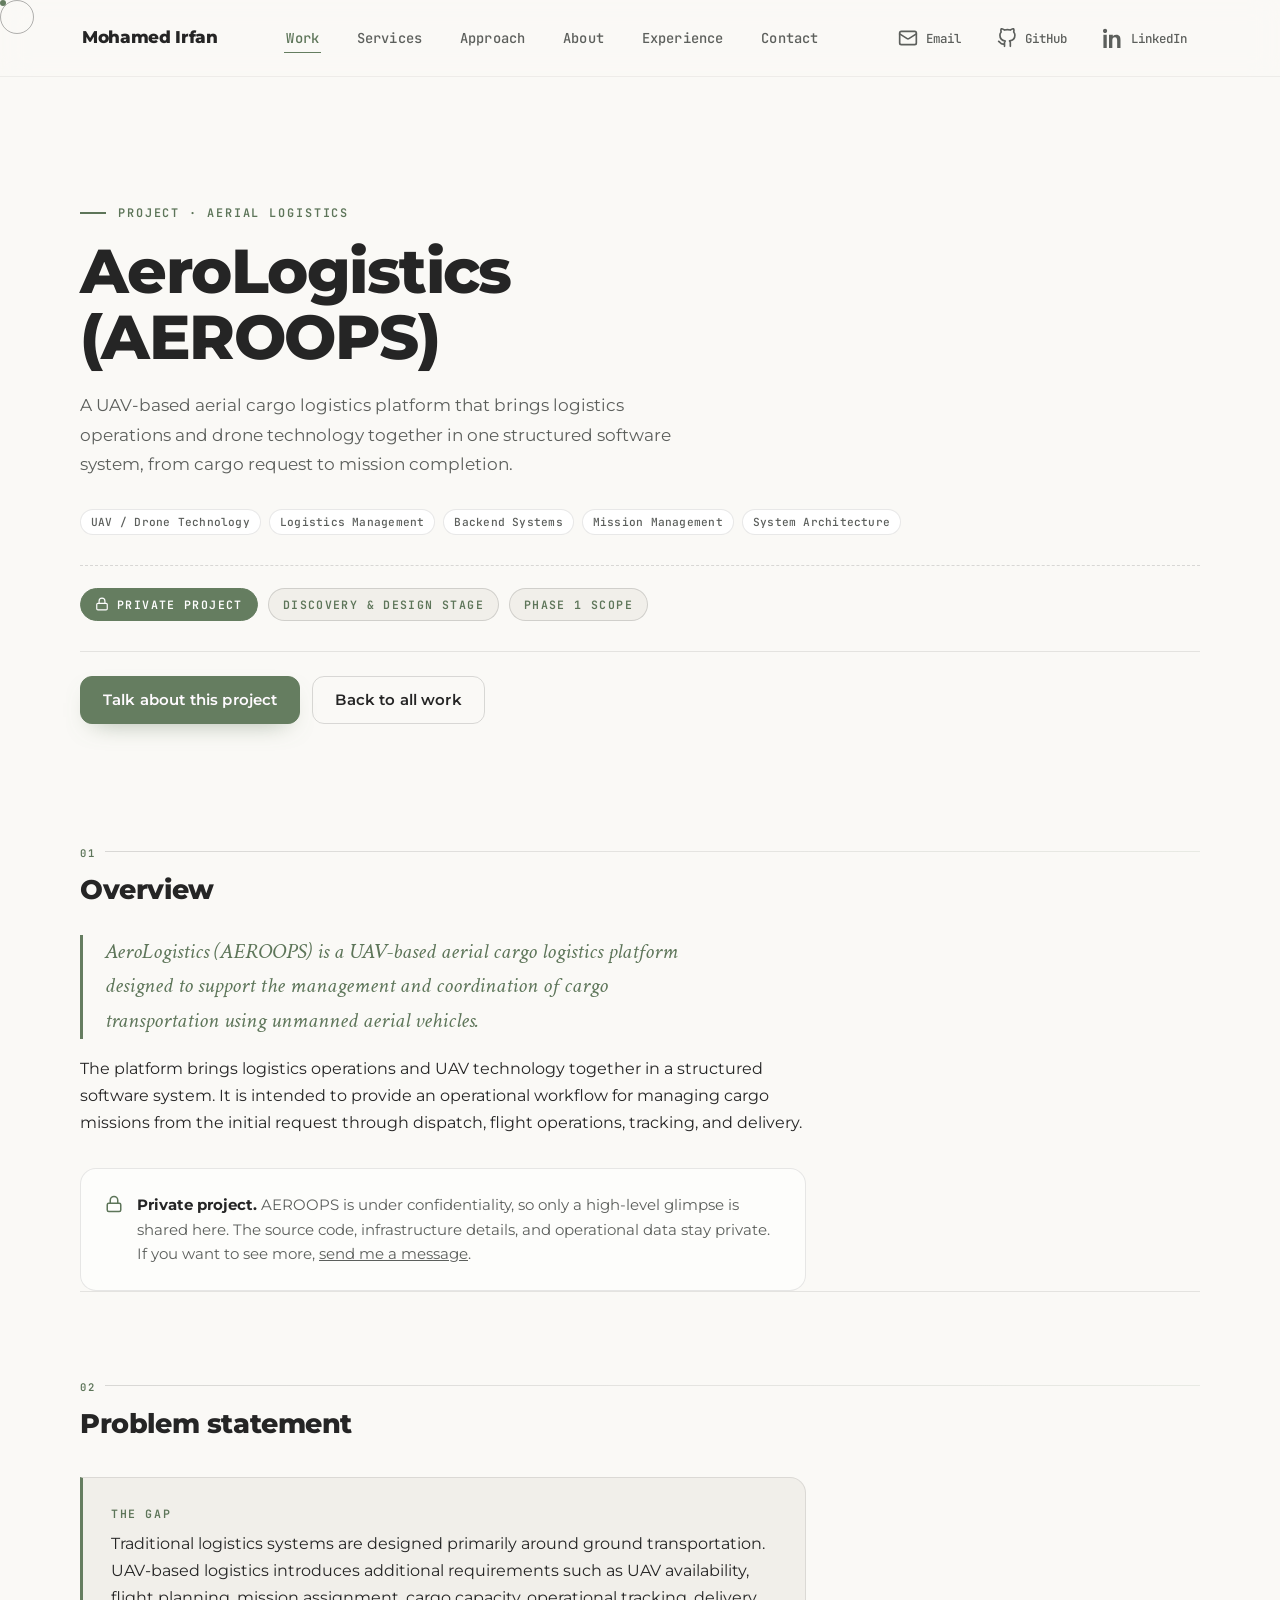
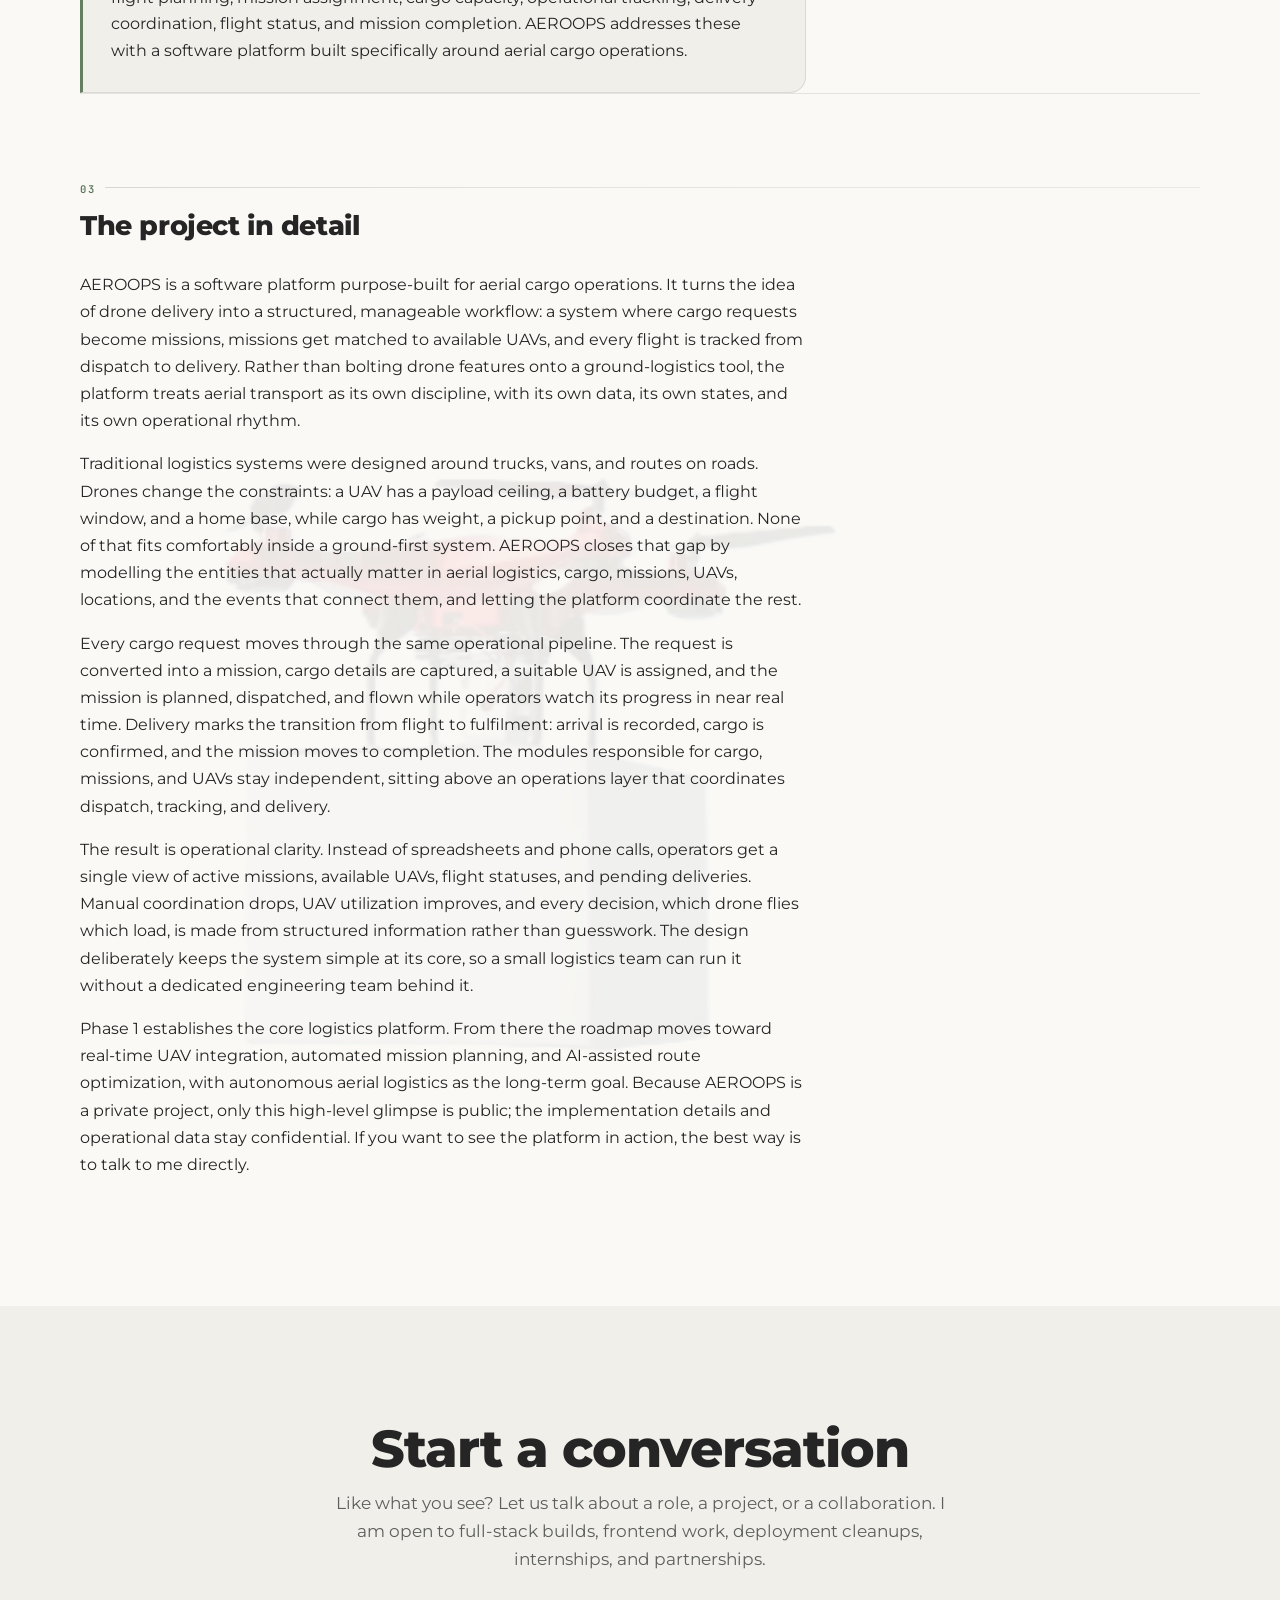
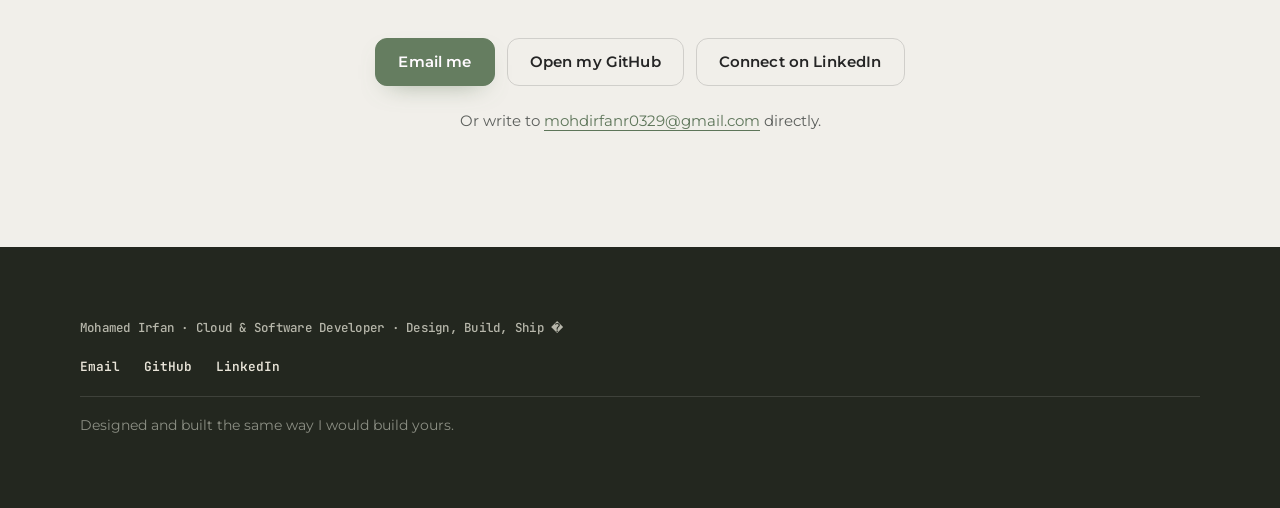
==== aeroops.html @ 8bc355bf "Add project pages and unify case-card design" ====
<!DOCTYPE html>
<html lang="en">
<head>
  <script>document.documentElement.classList.add('js');</script>
  <meta charset="UTF-8" />
  <meta name="viewport" content="width=device-width, initial-scale=1" />
  <meta name="color-scheme" content="light" />
  <meta name="theme-color" content="#FAF9F6" />
  <title>AeroLogistics (AEROOPS) | Mohamed Irfan</title>
  <meta name="description" content="AeroLogistics (AEROOPS) Phase 1: a UAV-based aerial cargo logistics platform. Workflow, architecture, modules, and roadmap." />

  <link rel="icon" href="assets/avatar.png" />
  <link rel="preconnect" href="https://fonts.googleapis.com" />
  <link rel="preconnect" href="https://fonts.gstatic.com" crossorigin="" />
  <link rel="stylesheet" href="https://fonts.googleapis.com/css2?family=Crimson+Text:ital,wght@1,400&family=JetBrains+Mono:wght@400;500;600&family=Montserrat:wght@400;500;600;700;800&display=swap" />

  <link rel="stylesheet" href="styles.css" />
</head>
<body data-cursor="dark">
  <a class="skip-link" href="#main">Skip to main content</a>

  <!-- ============================== NAVIGATION ============================== -->
  <nav class="site-nav" id="siteNav">
    <div class="container nav-inner">
      <button class="logo-btn" aria-label="Mohamed Irfan home" onclick="window.location.href='index.html'">
        <span class="logo-mark" aria-hidden="true">Mohamed Irfan</span>
      </button>
      <ul class="nav-links" aria-label="Site sections">
        <li><a href="index.html#work" class="is-current">Work</a></li>
        <li><a href="index.html#services">Services</a></li>
        <li><a href="index.html#approach">Approach</a></li>
        <li><a href="index.html#about">About</a></li>
        <li><a href="experience.html">Experience</a></li>
        <li><a href="index.html#contact">Contact</a></li>
      </ul>
      <div class="nav-actions">
        <a href="mailto:mohdirfanr0329@gmail.com" class="icon-link" aria-label="Email Mohamed Irfan">
          <svg xmlns="http://www.w3.org/2000/svg" width="20" height="20" viewBox="0 0 24 24" fill="none" stroke="currentColor" stroke-width="2" stroke-linecap="round" stroke-linejoin="round" aria-hidden="true" focusable="false"><rect width="20" height="16" x="2" y="4" rx="2"></rect><path d="m22 7-8.97 5.7a1.94 1.94 0 0 1-2.06 0L2 7"></path></svg>
          <span class="icon-link-label">Email</span>
        </a>
        <a href="https://github.com/Rizirfan" target="_blank" rel="noopener noreferrer" class="icon-link" aria-label="Visit Mohamed Irfan's GitHub profile">
          <svg xmlns="http://www.w3.org/2000/svg" width="20" height="20" viewBox="0 0 24 24" fill="none" stroke="currentColor" stroke-width="2" stroke-linecap="round" stroke-linejoin="round" aria-hidden="true" focusable="false"><path d="M9 19c-5 1.5-5-2.5-7-3m14 6v-3.87a3.37 3.37 0 0 0-.94-2.61c3.14-.35 6.44-1.54 6.44-7A5.44 5.44 0 0 0 20 4.77 5.07 5.07 0 0 0 19.91 1S18.73.65 16 2.48a13.38 13.38 0 0 0-7 0C6.27.65 5.09 1 5.09 1A5.07 5.07 0 0 0 5 4.77a5.44 5.44 0 0 0-1.5 3.78c0 5.42 3.3 6.61 6.44 7A3.37 3.37 0 0 0 9 18.13V22"></path></svg>
          <span class="icon-link-label">GitHub</span>
        </a>
        <a href="https://www.linkedin.com/in/mohamed-irfan-rizwan-49558632b/" target="_blank" rel="noopener noreferrer" class="icon-link" aria-label="Visit Mohamed Irfan's LinkedIn profile">
          <svg xmlns="http://www.w3.org/2000/svg" width="20" height="20" viewBox="0 0 24 24" fill="currentColor" aria-hidden="true" focusable="false"><path d="M4.98 3.5C4.98 4.88 3.87 6 2.5 6S0 4.88 0 3.5 1.12 1 2.5 1s2.48 1.12 2.48 2.5zM.5 8h4V24h-4V8zm7.5 0h3.8v2.2c.5-1 1.8-2.2 4-2.2 4.3 0 5.2 2.8 5.2 6.5V24h-4v-8.5c0-2-.3-4.5-2.7-4.5-2.7 0-3.1 2.1-3.1 4.3V24h-4V8z"/></svg>
          <span class="icon-link-label">LinkedIn</span>
        </a>
      </div>
    </div>
  </nav>

  <main id="main">
    <!-- ============================== PAGE HEADER ============================== -->
    <section class="page-hero">
      <div class="container">
        <p class="hero-eyebrow reveal">Project · Aerial Logistics</p>
        <h1 class="page-title reveal">AeroLogistics (AEROOPS)</h1>
        <p class="page-intro reveal">A UAV-based aerial cargo logistics platform that brings logistics operations and drone technology together in one structured software system, from cargo request to mission completion.</p>
        <div class="tag-row reveal">
          <span class="tag">UAV / Drone Technology</span>
          <span class="tag">Logistics Management</span>
          <span class="tag">Backend Systems</span>
          <span class="tag">Mission Management</span>
          <span class="tag">System Architecture</span>
        </div>
        <div class="badge-row reveal">
          <span class="badge badge-accent"><svg viewBox="0 0 24 24" fill="none" stroke="currentColor" stroke-width="2" stroke-linecap="round" stroke-linejoin="round" aria-hidden="true"><rect width="18" height="11" x="3" y="11" rx="2" ry="2"></rect><path d="M7 11V7a5 5 0 0 1 10 0v4"></path></svg>Private project</span>
          <span class="badge">Discovery &amp; design stage</span>
          <span class="badge">Phase 1 scope</span>
        </div>
        <div class="cta-row reveal">
          <a href="mailto:mohdirfanr0329@gmail.com" class="btn btn-primary">Talk about this project</a>
          <a href="index.html#work" class="btn btn-ghost">Back to all work</a>
        </div>
      </div>
    </section>

    <!-- ============================== PROJECT BODY ============================== -->
    <section class="case-body">
      <div class="container">

        <div class="project-block">
          <header class="block-head reveal">
            <h2>Overview</h2>
          </header>
          <p class="long-lede reveal">AeroLogistics (AEROOPS) is a UAV-based aerial cargo logistics platform designed to support the management and coordination of cargo transportation using unmanned aerial vehicles.</p>
          <div class="prose">
            <p class="reveal">The platform brings logistics operations and UAV technology together in a structured software system. It is intended to provide an operational workflow for managing cargo missions from the initial request through dispatch, flight operations, tracking, and delivery.</p>
          </div>
          <div class="notice reveal">
            <svg xmlns="http://www.w3.org/2000/svg" viewBox="0 0 24 24" fill="none" stroke="currentColor" stroke-width="2" stroke-linecap="round" stroke-linejoin="round" aria-hidden="true" focusable="false"><rect width="18" height="11" x="3" y="11" rx="2" ry="2"></rect><path d="M7 11V7a5 5 0 0 1 10 0v4"></path></svg>
            <p><b>Private project.</b> AEROOPS is under confidentiality, so only a high-level glimpse is shared here. The source code, infrastructure details, and operational data stay private. If you want to see more, <a href="mailto:mohdirfanr0329@gmail.com">send me a message</a>.</p>
          </div>
        </div>

        
          <div class="project-block">
          <header class="block-head reveal">
            <h2>Problem statement</h2>
          </header>
          <div class="callout reveal">
            <h3>The gap</h3>
            <p>Traditional logistics systems are designed primarily around ground transportation. UAV-based logistics introduces additional requirements such as UAV availability, flight planning, mission assignment, cargo capacity, operational tracking, delivery coordination, flight status, and mission completion. AEROOPS addresses these with a software platform built specifically around aerial cargo operations.</p>
          </div>
        </div>

        <div class="project-block aero-bg">
          <header class="block-head reveal">
            <h2>The project in detail</h2>
          </header>
          <div class="prose">
            <p class="reveal">AEROOPS is a software platform purpose-built for aerial cargo operations. It turns the idea of drone delivery into a structured, manageable workflow: a system where cargo requests become missions, missions get matched to available UAVs, and every flight is tracked from dispatch to delivery. Rather than bolting drone features onto a ground-logistics tool, the platform treats aerial transport as its own discipline, with its own data, its own states, and its own operational rhythm.</p>
            <p class="reveal">Traditional logistics systems were designed around trucks, vans, and routes on roads. Drones change the constraints: a UAV has a payload ceiling, a battery budget, a flight window, and a home base, while cargo has weight, a pickup point, and a destination. None of that fits comfortably inside a ground-first system. AEROOPS closes that gap by modelling the entities that actually matter in aerial logistics, cargo, missions, UAVs, locations, and the events that connect them, and letting the platform coordinate the rest.</p>
            <p class="reveal">Every cargo request moves through the same operational pipeline. The request is converted into a mission, cargo details are captured, a suitable UAV is assigned, and the mission is planned, dispatched, and flown while operators watch its progress in near real time. Delivery marks the transition from flight to fulfilment: arrival is recorded, cargo is confirmed, and the mission moves to completion. The modules responsible for cargo, missions, and UAVs stay independent, sitting above an operations layer that coordinates dispatch, tracking, and delivery.</p>
            <p class="reveal">The result is operational clarity. Instead of spreadsheets and phone calls, operators get a single view of active missions, available UAVs, flight statuses, and pending deliveries. Manual coordination drops, UAV utilization improves, and every decision, which drone flies which load, is made from structured information rather than guesswork. The design deliberately keeps the system simple at its core, so a small logistics team can run it without a dedicated engineering team behind it.</p>
            <p class="reveal">Phase 1 establishes the core logistics platform. From there the roadmap moves toward real-time UAV integration, automated mission planning, and AI-assisted route optimization, with autonomous aerial logistics as the long-term goal. Because AEROOPS is a private project, only this high-level glimpse is public; the implementation details and operational data stay confidential. If you want to see the platform in action, the best way is to talk to me directly.</p>
          </div>
        </div>

      </div>
    </section>
  </main>

  <!-- ============================== CONTACT ============================== -->
  <section id="contact" class="contact">
    <div class="container">
      <header class="section-head reveal">
        <h2>Start a conversation</h2>
        <p>Like what you see? Let us talk about a role, a project, or a collaboration. I am open to full-stack builds, frontend work, deployment cleanups, internships, and partnerships.</p>
      </header>
      <div class="cta-row reveal">
        <a href="mailto:mohdirfanr0329@gmail.com" class="btn btn-primary">Email me</a>
        <a href="https://github.com/Rizirfan" target="_blank" rel="noopener noreferrer" class="btn btn-ghost">Open my GitHub</a>
        <a href="https://www.linkedin.com/in/mohamed-irfan-rizwan-49558632b/" target="_blank" rel="noopener noreferrer" class="btn btn-ghost">Connect on LinkedIn</a>
      </div>
      <p class="contact-plain reveal">Or write to <a href="mailto:mohdirfanr0329@gmail.com">mohdirfanr0329@gmail.com</a> directly.</p>
    </div>
  </section>

  <footer class="site-footer" data-cursor="light">
    <div class="container footer-inner">
      <p class="footer-name">Mohamed Irfan · Cloud &amp; Software Developer · Design, Build, Ship �</p>
      <ul class="footer-links">
        <li><a href="mailto:mohdirfanr0329@gmail.com">Email</a></li>
        <li><a href="https://github.com/Rizirfan" target="_blank" rel="noopener noreferrer">GitHub</a></li>
        <li><a href="https://www.linkedin.com/in/mohamed-irfan-rizwan-49558632b/" target="_blank" rel="noopener noreferrer">LinkedIn</a></li>
      </ul>
      <p class="footer-note">Designed and built the same way I would build yours.</p>
    </div>
  </footer>

  <script src="script.js" defer></script>

  <div class="cursor-dot" aria-hidden="true"></div>
  <div class="cursor-ring" aria-hidden="true"></div>
</body>
</html>
---- styles.css ----
/* ==========================================================================
   Rizirfan Portfolio - Lightsome Editorial Theme
   Design: light editorial portfolio in the spirit of adamhickey.com.
   Accent: sage green, with terracotta and slate for section theming.
   ========================================================================== */

:root {
  color-scheme: light;

  /* Palette */
  --bg: #FAF9F6;
  --bg-soft: #F1EFEA;
  --card: #FFFFFF;
  --ink: #252525;
  --muted: #5C5F5C;
  --faint: #8A8D8A;
  --line: rgba(37, 37, 37, 0.1);
  --line-strong: rgba(37, 37, 37, 0.16);

  --sage: #657D60;
  --sage-deep: #5D7559;
  --sage-tint: rgba(101, 125, 96, 0.1);
  --terracotta: #C0714E;
  --terracotta-tint: rgba(192, 113, 78, 0.12);
  --slate: #56718C;

  /* Type */
  --sans: 'Montserrat', system-ui, -apple-system, sans-serif;
  --mono: 'JetBrains Mono', ui-monospace, monospace;
  --serif: 'Crimson Text', Georgia, serif;

  /* Layout */
  --container-max: 1200px;
  --nav-h: 76px;
  /* Shared hero column rhythm so the tooling block lines up under the text */
  --hero-cols: minmax(0, 0.88fr) minmax(0, 1.12fr);
  --hero-gap: clamp(40px, 5vw, 80px);
}

/* ---------------------------------- Reset --------------------------------- */

*,
*::before,
*::after {
  box-sizing: border-box;
  margin: 0;
  padding: 0;
}

html {
  scroll-behavior: smooth;
}

img,
svg {
  display: block;
  max-width: 100%;
}

figure {
  margin: 0;
}

ul,
ol {
  list-style: none;
}

button {
  font: inherit;
  color: inherit;
  background: none;
  border: 0;
  cursor: pointer;
}

a {
  color: inherit;
}

::selection {
  background: var(--sage);
  color: #FFFBFF;
}

body {
  font-family: var(--sans);
  font-size: 1rem;
  line-height: 1.5;
  color: var(--ink);
  background: var(--bg);
  -webkit-font-smoothing: antialiased;
  text-rendering: optimizeLegibility;
}

.container {
  width: 100%;
  max-width: var(--container-max);
  margin-inline: auto;
  padding-inline: clamp(20px, 4vw, 40px);
}

/* Anchor targets clear the sticky nav on deep links. Scroll-margin is not
   inherited, so it must land on the sections themselves. */
#work,
#services,
#approach,
#about,
#contact {
  scroll-margin-top: calc(var(--nav-h) + 20px);
}

:focus-visible {
  outline: 2px solid var(--sage);
  outline-offset: 3px;
  border-radius: 4px;
}

.site-footer :focus-visible,
.site-footer a:focus-visible {
  outline-color: #C7D8BD;
}

/* ------------------------------- Skip link ------------------------------- */

.skip-link {
  position: fixed;
  top: -60px;
  left: 16px;
  z-index: 300;
  padding: 10px 16px;
  background: var(--ink);
  color: var(--bg);
  font: 600 0.78rem var(--mono);
  border-radius: 10px;
  transition: top 0.2s ease;
}

.skip-link:focus {
  top: 12px;
}

/* ---------------------------------- Nav ----------------------------------- */

.site-nav {
  position: sticky;
  top: 0;
  z-index: 60;
  background: rgba(250, 249, 246, 0.82);
  -webkit-backdrop-filter: blur(14px);
  backdrop-filter: blur(14px);
  border-bottom: 1px solid rgba(37, 37, 37, 0.06);
  transition: box-shadow 0.3s ease, background 0.3s ease;
}

.site-nav.is-scrolled {
  background: rgba(250, 249, 246, 0.95);
  box-shadow: 0 10px 30px -22px rgba(37, 37, 37, 0.35);
}

.nav-inner {
  display: flex;
  align-items: center;
  justify-content: space-between;
  gap: 24px;
  height: var(--nav-h);
}

.logo-btn {
  flex: none;
  padding: 8px 2px;
  border-radius: 10px;
  transition: color 0.25s ease;
}

.logo-btn:hover {
  color: var(--sage-deep);
}

.logo-mark {
  font-family: var(--sans);
  font-weight: 800;
  font-size: 1.06rem;
  letter-spacing: -0.02em;
  white-space: nowrap;
}

.nav-links {
  display: flex;
  align-items: center;
  gap: clamp(18px, 3vw, 34px);
}

.nav-links a {
  position: relative;
  font: 500 0.86rem var(--mono);
  color: var(--muted);
  text-decoration: none;
  letter-spacing: 0.01em;
  padding: 6px 2px;
  transition: color 0.2s ease;
}

.nav-links a::after {
  content: '';
  position: absolute;
  left: 0;
  bottom: 0;
  width: 100%;
  height: 1.5px;
  background: var(--sage);
  transform: scaleX(0);
  transform-origin: left;
  transition: transform 0.3s cubic-bezier(0.22, 1, 0.36, 1);
}

.nav-links a:hover {
  color: var(--ink);
}

.nav-links a:hover::after {
  transform: scaleX(1);
}

.nav-actions {
  display: flex;
  align-items: center;
  gap: 10px;
}

.icon-link {
  display: inline-flex;
  align-items: center;
  gap: 8px;
  padding: 9px 12px;
  border-radius: 11px;
  font: 500 0.78rem var(--mono);
  color: var(--muted);
  text-decoration: none;
  border: 1px solid transparent;
  transition: color 0.2s ease, border-color 0.2s ease, background 0.2s ease;
}

.icon-link:hover {
  color: var(--ink);
  border-color: var(--line-strong);
  background: var(--card);
}

/* --------------------------------- Buttons -------------------------------- */

.cta-row {
  display: flex;
  flex-wrap: wrap;
  align-items: center;
  gap: 12px;
}

.btn {
  display: inline-flex;
  align-items: center;
  gap: 10px;
  padding: 14px 22px;
  border-radius: 12px;
  font: 600 0.92rem var(--sans);
  text-decoration: none;
  letter-spacing: 0.01em;
  transition: transform 0.22s ease, box-shadow 0.25s ease,
    background 0.22s ease, color 0.22s ease, border-color 0.22s ease;
}

.btn-primary {
  background: var(--sage);
  color: #FFFBFF;
  box-shadow: 0 10px 26px -14px rgba(101, 125, 96, 0.7);
  border: 1.5px solid var(--sage);
}

.btn-primary:hover {
  background: var(--sage-deep);
  border-color: var(--sage-deep);
  transform: translateY(-2px);
  box-shadow: 0 16px 32px -16px rgba(101, 125, 96, 0.8);
}

.btn-ghost {
  border: 1.5px solid var(--line-strong);
  color: var(--ink);
  background: transparent;
}

.btn-ghost:hover {
  border-color: var(--ink);
  background: var(--bg-soft);
  transform: translateY(-2px);
}

/* ---------------------------------- Hero ---------------------------------- */

.hero {
  padding: clamp(48px, 7vw, 96px) 0 0;
}

.hero-grid {
  display: grid;
  grid-template-columns: var(--hero-cols);
  gap: var(--hero-gap);
  align-items: center;
}

.hero-photo-frame {
  width: 100%;
}

.hero-photo-clip {
  position: relative;
  border-radius: 26px;
  overflow: hidden;
  border: 1px solid var(--line-strong);
  background: var(--bg-soft);
  box-shadow: 0 30px 70px -38px rgba(37, 37, 37, 0.5),
    0 8px 20px -12px rgba(37, 37, 37, 0.14);
}

.hero-photo-clip::after {
  content: '';
  position: absolute;
  inset: 0;
  border-radius: inherit;
  box-shadow: inset 0 0 0 1px rgba(37, 37, 37, 0.04);
  pointer-events: none;
}

.hero-portrait {
  width: 100%;
  aspect-ratio: 1 / 1;
  object-fit: cover;
  filter: saturate(0.9) contrast(1.02);
}

.hero-caption {
  display: flex;
  justify-content: space-between;
  align-items: baseline;
  gap: 14px;
  margin-top: 16px;
}

.hero-caption-name {
  font: 600 0.82rem var(--mono);
  letter-spacing: 0.04em;
}

.hero-caption-where {
  font-family: var(--serif);
  font-style: italic;
  font-size: 0.95rem;
  color: var(--muted);
  white-space: nowrap;
}

.hero-eyebrow {
  display: flex;
  align-items: center;
  gap: 12px;
  font: 600 0.74rem var(--mono);
  letter-spacing: 0.16em;
  text-transform: uppercase;
  color: var(--sage-deep);
}

.hero-eyebrow::before {
  content: '';
  width: 26px;
  height: 1.5px;
  background: currentColor;
}

.hero-title {
  margin: 18px 0 22px;
  font-size: clamp(40px, 5.6vw, 76px);
  font-weight: 800;
  letter-spacing: -0.025em;
  line-height: 1.04;
  max-width: 13ch;
}

.hero-title .hti {
  display: inline-block;
  white-space: nowrap;
}

.hero-invite {
  max-width: 52ch;
  font-size: 1.06rem;
  line-height: 1.7;
  color: var(--muted);
  margin-bottom: 30px;
}

/* Hero headline entrance (arrow timeline set by JS) */

.hero-title.pre-shift .hti {
  opacity: 0;
  transform: translateY(0.5em);
  transition: opacity 0.65s ease var(--hti-d, 0ms),
    transform 0.65s cubic-bezier(0.22, 1, 0.36, 1) var(--hti-d, 0ms);
}

.hero-title.is-in .hti {
  opacity: 1;
  transform: none;
}

/* ------------------------------ Hero proof ------------------------------- */

.hero-proof {
  margin-top: clamp(64px, 8vw, 100px);
  padding-top: clamp(28px, 4vw, 44px);
  border-top: 1px solid var(--line);
}

.proof-row {
  display: grid;
  grid-template-columns: repeat(3, 1fr);
  gap: clamp(16px, 2vw, 24px);
}

.proof-step {
  display: flex;
  gap: 18px;
  align-items: flex-start;
  padding: clamp(22px, 2.5vw, 30px);
  background: var(--card);
  border: 1px solid var(--line);
  border-radius: 18px;
  box-shadow: 0 12px 30px -26px rgba(37, 37, 37, 0.5),
    0 2px 8px -6px rgba(37, 37, 37, 0.12);
  transition: transform 0.25s ease, box-shadow 0.3s ease, border-color 0.25s ease;
}

.proof-step:hover {
  transform: translateY(-3px);
  border-color: var(--line-strong);
  box-shadow: 0 24px 48px -28px rgba(37, 37, 37, 0.55),
    0 4px 12px -6px rgba(37, 37, 37, 0.16);
}

.proof-node {
  flex: none;
  width: 48px;
  height: 48px;
  border-radius: 50%;
  border: 1px solid var(--line-strong);
  background: var(--bg-soft);
  display: grid;
  place-items: center;
}

.proof-icon {
  width: 22px;
  height: 22px;
  fill: none;
  stroke: var(--sage);
  stroke-width: 2;
  stroke-linecap: round;
  stroke-linejoin: round;
}

.proof-years {
  font: 600 0.72rem var(--mono);
  letter-spacing: 0.14em;
  text-transform: uppercase;
  color: var(--sage-deep);
}

.proof-title {
  font-size: 1.02rem;
  font-weight: 700;
  letter-spacing: -0.01em;
  margin: 8px 0 6px;
}

.proof-note {
  font-size: 0.9rem;
  line-height: 1.55;
  color: var(--muted);
}

/* -------------------------------- Tooling --------------------------------- */

.tooling-block {
  margin-top: clamp(64px, 9vw, 104px);
}

.tooling-label {
  font: 600 0.72rem var(--mono);
  letter-spacing: 0.14em;
  text-transform: uppercase;
  color: var(--muted);
  display: inline-block;
  margin-right: 18px;
  vertical-align: baseline;
}

.tooling-strip {
  display: inline;
}

.tooling-cell {
  display: inline;
  font: 500 0.82rem var(--mono);
  color: var(--ink);
  white-space: nowrap;
}

.tooling-cell + .tooling-cell::before {
  content: '\00B7';
  color: var(--faint);
  margin: 0 10px;
}

/* --------------------------------- Reveals -------------------------------- */

.reveal {
  transition: opacity 0.7s ease, transform 0.7s cubic-bezier(0.22, 1, 0.36, 1);
}

.reveal.pre-reveal {
  opacity: 0;
  transform: translateY(16px);
}

.stagger > .reveal:nth-child(1) { transition-delay: 0ms; }
.stagger > .reveal:nth-child(2) { transition-delay: 70ms; }
.stagger > .reveal:nth-child(3) { transition-delay: 140ms; }
.stagger > .reveal:nth-child(4) { transition-delay: 210ms; }
.stagger > .reveal:nth-child(5) { transition-delay: 280ms; }
.stagger > .reveal:nth-child(6) { transition-delay: 350ms; }
.stagger > .reveal:nth-child(7) { transition-delay: 420ms; }
.stagger > .reveal:nth-child(8) { transition-delay: 490ms; }

/* ------------------------- Section scaffolding ---------------------------- */

.case-studies,
.services,
.about,
.contact {
  padding: clamp(72px, 9vw, 128px) 0;
}

.case-studies {
  background:
    radial-gradient(1100px 520px at 6% -4%, rgba(101, 125, 96, 0.12), transparent 62%),
    radial-gradient(900px 480px at 96% 4%, rgba(192, 113, 78, 0.09), transparent 60%),
    radial-gradient(1200px 600px at 50% 108%, rgba(86, 113, 140, 0.08), transparent 60%),
    var(--bg-soft);
}

.section-head {
  max-width: 640px;
  margin-bottom: clamp(40px, 6vw, 64px);
}

.section-head h2,
.about > .container > h2 {
  font-size: clamp(30px, 4.4vw, 52px);
  font-weight: 800;
  letter-spacing: -0.02em;
  line-height: 1.06;
  margin-bottom: 14px;
}

.section-head p {
  font-size: 1.05rem;
  line-height: 1.65;
  color: var(--muted);
}

/* ------------------------------- Case list --------------------------------- */

.case-grid {
  display: grid;
  gap: clamp(20px, 3vw, 32px);
}

.case-card {
  display: grid;
  grid-template-columns: minmax(0, 1.05fr) minmax(0, 1fr);
  gap: clamp(24px, 3vw, 44px);
  align-items: stretch;
  padding: clamp(20px, 3vw, 32px);
  border: 1px solid rgba(255, 255, 255, 0.7);
  border-radius: 20px;
  background: linear-gradient(150deg, rgba(255, 255, 255, 0.82), rgba(255, 255, 255, 0.46));
  -webkit-backdrop-filter: blur(20px) saturate(150%);
  backdrop-filter: blur(20px) saturate(150%);
  box-shadow: 0 24px 70px -38px rgba(37, 37, 37, 0.35),
    inset 0 1px 0 rgba(255, 255, 255, 0.9);
  text-decoration: none;
  color: inherit;
}

.case-card:hover {
  box-shadow: 0 32px 80px -40px rgba(37, 37, 37, 0.4),
    inset 0 1px 0 rgba(255, 255, 255, 0.9);
}

.case-card .case-thumb {
  align-self: start;
  border-radius: 16px;
  box-shadow: none;
}

.case-text {
  display: flex;
  flex-direction: column;
  height: 100%;
}

.case-card .tag-row {
  margin-bottom: 22px;
}

.case-card p {
  margin: 12px 0 16px;
  font-size: 0.97rem;
  line-height: 1.65;
  color: var(--muted);
  max-width: 46ch;
}

.case-card .case-links,
.case-card .case-more {
  margin-top: auto;
  display: flex;
  align-items: center;
  justify-content: flex-end;
  width: 100%;
  gap: 10px;
  padding-top: 20px;
  border-top: 1px solid rgba(37, 37, 37, 0.08);
}

.case-index {
  display: inline-block;
  margin: 0 0 8px;
  font: 600 0.72rem var(--mono);
  letter-spacing: 0.14em;
  text-transform: uppercase;
  color: var(--sage-deep);
}

.case-feature {
  background: linear-gradient(150deg, rgba(255, 255, 255, 0.68), rgba(255, 255, 255, 0.3));
}

.case-more {
  display: inline-flex;
  align-items: center;
  gap: 8px;
  margin-top: 8px;
  font: 600 0.78rem var(--mono);
  letter-spacing: 0.06em;
  text-transform: uppercase;
  color: var(--sage-deep);
}

.case-more svg {
  width: 15px;
  height: 15px;
  transition: transform 0.25s ease;
}

.case-card:hover .case-more svg {
  transform: translateX(4px);
}

.case-title-link {
  display: block;
  color: inherit;
  text-decoration: none;
}

.case-title-link:hover h3 {
  color: var(--sage-deep);
}

.case-links {
  display: flex;
  flex-wrap: wrap;
  align-items: center;
  gap: 10px;
  margin: 6px 2px 0;
  font: 600 0.76rem var(--mono);
  letter-spacing: 0.04em;
  text-transform: uppercase;
}

.case-links a {
  display: inline-flex;
  align-items: center;
  gap: 6px;
  color: var(--sage-deep);
  text-decoration: none;
}

.case-links a:hover {
  text-decoration: underline;
}

.case-links a svg {
  width: 13px;
  height: 13px;
}

.case-links .sep {
  color: var(--faint);
}

.case-thumb {
  position: relative;
  display: block;
  border-radius: 20px;
  border: 1px solid var(--line);
  overflow: hidden;
  background: var(--card);
  box-shadow: 0 18px 44px -30px rgba(37, 37, 37, 0.45),
    0 4px 12px -8px rgba(37, 37, 37, 0.14);
  transform: perspective(900px) rotateX(var(--rx, 0deg)) rotateY(var(--ry, 0deg));
  transition: transform 0.18s ease-out, box-shadow 0.3s ease;
  will-change: transform;
}

.case-card:hover .case-thumb {
  box-shadow: 0 30px 60px -34px rgba(37, 37, 37, 0.55),
    0 8px 18px -10px rgba(37, 37, 37, 0.18);
}

.case-thumb img {
  display: block;
  width: 100%;
  height: auto;
  transition: transform 0.6s cubic-bezier(0.22, 1, 0.36, 1);
  user-select: none;
}

.case-card:hover .case-thumb img {
  transform: scale(1.04);
}

.case-card h3 {
  margin: 0 0 0;
  font-size: clamp(1.22rem, 2.3vw, 1.7rem);
  font-weight: 800;
  letter-spacing: -0.02em;
  line-height: 1.2;
  max-width: none;
}

.tag-row {
  display: flex;
  flex-wrap: wrap;
  gap: 8px;
}

.tag {
  font: 500 0.7rem var(--mono);
  letter-spacing: 0.02em;
  color: var(--muted);
  border: 1px solid var(--line);
  padding: 5px 10px;
  border-radius: 999px;
  background: var(--card);
}

/* ------------------------------- Engagements ------------------------------ */

.engagement-grid {
  display: grid;
  grid-template-columns: repeat(2, 1fr);
  gap: clamp(18px, 2.5vw, 26px);
  align-items: start;
}

.engagement-card {
  position: relative;
  display: block;
  padding: 26px;
  border: 1px solid var(--line);
  border-radius: 22px;
  background: var(--card);
  text-decoration: none;
  color: inherit;
  box-shadow: 0 10px 30px -28px rgba(37, 37, 37, 0.4);
  transition: opacity 0.7s ease, transform 0.25s ease,
    box-shadow 0.3s ease, border-color 0.25s ease;
}

.engagement-card:hover {
  transform: translateY(-4px);
  border-color: var(--line-strong);
  box-shadow: 0 26px 54px -30px rgba(37, 37, 37, 0.5);
}

.engagement-figure {
  margin: 6px 0 20px;
  border: 1px solid var(--line);
  border-radius: 16px;
  overflow: hidden;
  background: var(--bg-soft);
}

.engagement-figure svg {
  width: 100%;
  height: auto;
}

.engagement-card h3 {
  font-size: 1.16rem;
  font-weight: 700;
  letter-spacing: -0.01em;
  margin-bottom: 12px;
}

.engagement-points {
  display: grid;
  gap: 9px;
  font-size: 0.92rem;
  line-height: 1.5;
  color: var(--muted);
}

.engagement-points li {
  position: relative;
  padding-left: 18px;
}

.engagement-points li::before {
  content: '';
  position: absolute;
  left: 2px;
  top: 0.62em;
  width: 5px;
  height: 5px;
  border-radius: 50%;
  background: var(--sage);
}

.engagement-go {
  display: inline-flex;
  align-items: center;
  gap: 8px;
  margin-top: 20px;
  font: 600 0.82rem var(--mono);
  color: var(--sage-deep);
  letter-spacing: 0.02em;
}

.engagement-go svg {
  width: 16px;
  height: 16px;
  transition: transform 0.22s ease;
}

.engagement-card:hover .engagement-go svg {
  transform: translateX(4px);
}

/* -------------------------------- Approach -------------------------------- */
/* A long pinned runway. The left column parades a 3-step story while the
   right column holds a sticky stage whose scene scrubs between frames. */

.story {
  --story-bg: var(--bg-soft);
  --story-accent: var(--sage);
  background: var(--story-bg);
  color: var(--ink);
  padding: clamp(72px, 9vw, 128px) 0 clamp(40px, 6vw, 72px);
  transition: background-color 0.6s ease;
}

.story[data-active='0'],
.story[data-active='intro'] {
  --story-bg: var(--bg-soft);
  --story-accent: var(--sage);
}

.story[data-active='1'] {
  --story-bg: #E9EBE4;
  --story-accent: var(--slate);
}

.story[data-active='2'] {
  --story-bg: #F3E8DF;
  --story-accent: var(--terracotta);
}

.story-head {
  max-width: 780px;
  margin-bottom: clamp(40px, 6vw, 72px);
}

.story-lead {
  font-size: clamp(30px, 4.4vw, 54px);
  font-weight: 800;
  letter-spacing: -0.02em;
  line-height: 1.08;
}

.story-track {
  position: relative;
  display: grid;
  grid-template-columns: minmax(0, 1.04fr) minmax(0, 0.96fr);
  gap: clamp(28px, 5vw, 72px);
  height: 260vh;
}

.story-steps,
.story-sticky {
  position: sticky;
  top: var(--nav-h);
  height: 100vh;
  height: calc(100dvh - var(--nav-h));
  align-self: start;
}

.story-steps {
  display: flex;
  align-items: center;
  overflow: hidden;
}

.story-text-stage {
  position: relative;
  width: 100%;
  will-change: transform;
}

.story-step {
  opacity: 0.16;
  transition: opacity 0.5s ease;
  padding: 10px 0;
}

.story-step.is-active {
  opacity: 1;
}

.story-num {
  font: 600 0.8rem var(--mono);
  letter-spacing: 0.16em;
  color: var(--story-accent);
}

.story-step h3 {
  font-size: clamp(19px, 2.3vw, 28px);
  font-weight: 700;
  letter-spacing: -0.015em;
  line-height: 1.18;
  margin: 12px 0 14px;
  max-width: 26ch;
}

.story-step p {
  font-size: 0.98rem;
  line-height: 1.68;
  color: var(--muted);
  max-width: 44ch;
}

.story-lead-in .ktw {
  display: inline-block;
  white-space: nowrap;
}

.story-lead-in .kti {
  display: inline-block;
  opacity: 0.2;
  transform: translateY(7px);
  transition: opacity 0.5s ease var(--kti-d, 0ms),
    transform 0.5s cubic-bezier(0.22, 1, 0.36, 1) var(--kti-d, 0ms);
}

.story-step.is-active .kti {
  opacity: 1;
  transform: none;
}

.story-step-frame {
  display: none;
}

/* Pinned stage art */

.story-sticky {
  position: sticky;
  display: grid;
  place-items: center;
}

.story-stage {
  position: relative;
  width: min(100%, 520px);
  aspect-ratio: 1 / 1;
  background: var(--card);
  border: 1px solid var(--line-strong);
  border-radius: 28px;
  overflow: hidden;
  display: grid;
  place-items: center;
  box-shadow: 0 24px 60px -30px rgba(37, 37, 37, 0.4),
    0 5px 16px -10px rgba(37, 37, 37, 0.16);
}

.story-scene {
  width: 100%;
  height: 100%;
}

.story-scene .sc-frame {
  transform-origin: center;
  will-change: opacity, transform;
}

/* Progress rail */

.story-progress {
  position: absolute;
  left: 16px;
  top: 50%;
  transform: translateY(-50%);
  z-index: 5;
  display: grid;
  gap: 26px;
}

.story-progress li {
  display: flex;
  align-items: center;
  gap: 14px;
  padding: 6px 0 6px 10px;
}

.story-progress-num {
  width: 40px;
  height: 40px;
  border-radius: 50%;
  border: 1.5px solid var(--line-strong);
  background: var(--card);
  color: var(--muted);
  font: 600 0.72rem var(--mono);
  display: grid;
  place-items: center;
  transition: color 0.25s ease, border-color 0.25s ease, transform 0.25s ease;
}

.story-progress li.is-active .story-progress-num,
.story-progress-num:hover {
  color: var(--story-accent);
  border-color: var(--story-accent);
}

.story-progress li.is-active .story-progress-num {
  transform: scale(1.08);
}

.story-progress-track {
  position: relative;
  width: 1px;
  height: 54px;
  background: var(--line-strong);
  overflow: hidden;
}

.story-progress-track::after {
  content: '';
  position: absolute;
  inset: 0;
  background: var(--story-accent);
  transform: scaleY(var(--prog, 0));
  transform-origin: top;
  transition: transform 0.2s linear;
}

/* --------------------------------- About ---------------------------------- */

.about-lede {
  font-family: var(--serif);
  font-style: italic;
  font-size: clamp(21px, 3vw, 30px);
  line-height: 1.4;
  color: var(--ink);
  max-width: 34ch;
  margin-bottom: clamp(44px, 7vw, 72px);
}

.about-beats {
  display: grid;
  gap: clamp(48px, 7vw, 88px);
  max-width: 880px;
}

.about-beat-row {
  display: grid;
  grid-template-columns: minmax(0, 1.05fr) minmax(0, 0.95fr);
  gap: clamp(24px, 4vw, 48px);
  align-items: center;
}

.about-media {
  position: relative;
  display: block;
  border-radius: 18px;
  overflow: hidden;
  border: 1px solid var(--line);
  box-shadow: 0 18px 44px -30px rgba(37, 37, 37, 0.45),
    0 4px 12px -8px rgba(37, 37, 37, 0.14);
}

.about-media img {
  width: 100%;
  aspect-ratio: 4 / 3;
  object-fit: cover;
  filter: saturate(0.92);
  user-select: none;
}

.about-media-zoom {
  position: absolute;
  right: 14px;
  bottom: 14px;
  width: 40px;
  height: 40px;
  border-radius: 12px;
  background: rgba(250, 249, 246, 0.9);
  border: 1px solid var(--line-strong);
  color: var(--ink);
  display: grid;
  place-items: center;
  -webkit-backdrop-filter: blur(6px);
  backdrop-filter: blur(6px);
  opacity: 0;
  transform: translateY(6px);
  transition: opacity 0.25s ease, transform 0.25s ease;
}

.about-media-zoom svg {
  width: 18px;
  height: 18px;
}

.about-media:hover .about-media-zoom,
.about-media:focus-visible .about-media-zoom {
  opacity: 1;
  transform: none;
}

.about-beat-text p {
  font-size: 0.98rem;
  line-height: 1.72;
  color: var(--muted);
}

.about-beat {
  display: block;
  font: 600 0.8rem var(--mono);
  letter-spacing: 0.06em;
  text-transform: uppercase;
  color: var(--ink);
  margin-bottom: 10px;
}

.about-close {
  font-family: var(--serif);
  font-style: italic;
  font-size: clamp(18px, 2.4vw, 24px);
  line-height: 1.5;
  color: var(--ink);
  max-width: 30ch;
  margin-top: clamp(32px, 5vw, 48px);
}

/* -------------------------------- Contact --------------------------------- */

.contact {
  background: var(--bg-soft);
  text-align: center;
}

.contact .section-head {
  margin-inline: auto;
}

.contact .cta-row {
  justify-content: center;
}

.contact-plain {
  margin-top: 24px;
  font-size: 0.95rem;
  color: var(--muted);
}

.contact-plain a {
  color: var(--sage-deep);
  text-decoration: none;
  border-bottom: 1px solid currentColor;
}

.contact-plain a:hover {
  color: var(--ink);
}

/* -------------------------------- Footer ---------------------------------- */

.site-footer {
  background: #23271F;
  color: #E8E4D8;
  padding: clamp(44px, 6vw, 72px) 0;
}

.footer-inner {
  display: grid;
  gap: 18px;
}

.footer-name {
  font: 500 0.78rem var(--mono);
  letter-spacing: 0.02em;
  color: #B7B7AB;
}

.footer-links {
  display: flex;
  flex-wrap: wrap;
  gap: 24px;
}

.footer-links a {
  font: 600 0.8rem var(--mono);
  color: #E8E4D8;
  text-decoration: none;
  transition: color 0.2s ease;
}

.footer-links a:hover {
  color: #C2D4B6;
}

.footer-note {
  font-size: 0.86rem;
  color: #8C8F84;
  border-top: 1px solid rgba(255, 255, 255, 0.12);
  padding-top: 18px;
}

/* ------------------------------ Custom cursor ------------------------------ */

.cursor-dot,
.cursor-ring {
  display: none;
  position: fixed;
  z-index: 220;
  pointer-events: none;
}

@media (pointer: fine) and (prefers-reduced-motion: no-preference) {
  .cursor-dot,
  .cursor-ring {
    display: block;
  }

  body {
    cursor: none;
  }

  body a,
  body button {
    cursor: none;
  }

  .cursor-dot {
    top: 0;
    left: 0;
    width: 6px;
    height: 6px;
    border-radius: 50%;
    background: var(--sage);
  }

  .cursor-ring {
    top: 0;
    left: 0;
    width: 34px;
    height: 34px;
    border-radius: 50%;
    border: 1.5px solid rgba(37, 37, 37, 0.35);
    transition: width 0.25s ease, height 0.25s ease,
      background 0.25s ease, border-color 0.25s ease;
  }

  .cursor-ring.is-hover {
    width: 52px;
    height: 52px;
    background: rgba(101, 125, 96, 0.12);
    border-color: var(--sage);
  }

  .cursor-dot.is-light {
    background: #E8E4D8;
  }

  .cursor-ring.is-light {
    border-color: rgba(255, 255, 255, 0.45);
  }

  .cursor-ring.is-light.is-hover {
    background: rgba(232, 228, 216, 0.14);
    border-color: #E8E4D8;
  }
}

/* -------------------------------- Lightbox --------------------------------- */

.ah-lightbox {
  position: fixed;
  inset: 0;
  z-index: 300;
  display: grid;
  place-items: center;
  background: rgba(20, 20, 18, 0.92);
  opacity: 0;
  visibility: hidden;
  transition: opacity 0.3s ease, visibility 0.3s ease;
}

.ah-lightbox.is-open {
  opacity: 1;
  visibility: visible;
}

.ah-lightbox-figure {
  position: relative;
  max-width: calc(100vw - 40px);
  max-height: calc(100vh - 80px);
  display: grid;
  justify-items: center;
}

.ah-lightbox-figure img {
  max-width: calc(100vw - 80px);
  max-height: calc(100vh - 180px);
  object-fit: contain;
  border-radius: 14px;
  box-shadow: 0 40px 120px -30px rgba(0, 0, 0, 0.8);
  user-select: none;
  -webkit-user-select: none;
  touch-action: none;
  cursor: grab;
  transform-origin: center;
}

.ah-lightbox-figure img.is-dragging {
  cursor: grabbing;
}

.ah-lightbox-caption {
  margin-top: 14px;
  font: 600 0.8rem var(--mono);
  letter-spacing: 0.04em;
  color: rgba(255, 255, 255, 0.72);
  text-align: center;
}

.ah-lightbox-close {
  position: fixed;
  top: 18px;
  right: 20px;
  width: 44px;
  height: 44px;
  border-radius: 12px;
  background: rgba(255, 255, 255, 0.1);
  border: 1px solid rgba(255, 255, 255, 0.22);
  color: #fff;
  display: grid;
  place-items: center;
  transition: background 0.2s ease;
}

.ah-lightbox-close:hover {
  background: rgba(255, 255, 255, 0.22);
}

.ah-lightbox-close svg {
  width: 20px;
  height: 20px;
}

.ah-lightbox-hint {
  position: fixed;
  bottom: 20px;
  left: 50%;
  transform: translateX(-50%);
  white-space: nowrap;
  font: 500 0.7rem var(--mono);
  letter-spacing: 0.12em;
  text-transform: uppercase;
  color: rgba(255, 255, 255, 0.5);
  pointer-events: none;
}

/* ------------------------------ Responsive -------------------------------- */

@media (max-width: 1024px) {
  .story-stage {
    width: min(100%, 440px);
  }
}

@media (max-width: 900px) {
  /* Story becomes a plain stacked section on smaller screens */
  .story {
    padding-bottom: clamp(48px, 7vw, 72px);
  }

  .story-track {
    display: block;
    height: auto;
  }

  .story-steps,
  .story-sticky {
    position: static;
    height: auto;
  }

  .story-steps {
    display: block;
    overflow: visible;
  }

  .story-text-stage {
    transform: none !important;
  }

  .story-step {
    opacity: 1;
    padding: 20px 0;
  }

  .story-step p {
    max-width: 46ch;
  }

  .story-step-frame {
    display: block;
    margin-top: 14px;
    padding: 14px;
    border: 1px solid var(--line);
    border-radius: 14px;
    background: var(--card);
    width: fit-content;
  }

  .story-step-frame svg {
    width: 100%;
    max-width: 340px;
  }

  .story-sticky {
    display: none;
  }

  .proof-row {
    grid-template-columns: 1fr;
    gap: 14px;
  }

  .about-beat-row {
    grid-template-columns: 1fr;
  }

  .about-media {
    max-width: 560px;
  }
}

@media (max-width: 820px) {
  .hero-grid {
    grid-template-columns: 1fr;
    gap: 40px;
  }

  .hero-photo-frame {
    width: min(100%, 320px);
    margin-inline: auto;
  }

  .hero-title {
    font-size: clamp(38px, 11vw, 56px);
  }
}

@media (max-width: 760px) {
  .engagement-grid {
    grid-template-columns: 1fr;
  }

  .case-card {
    grid-template-columns: 1fr;
  }

  .nav-links {
    display: none;
  }

  .icon-link-label {
    display: none;
  }

  .icon-link {
    padding: 9px;
  }

  .nav-actions {
    gap: 6px;
  }
}

@media (max-width: 520px) {
  .hero-caption {
    flex-direction: column;
    gap: 2px;
  }

  .hero-caption-where {
    white-space: normal;
  }

  .cta-row .btn {
    flex: 1 1 auto;
    justify-content: center;
  }

  .ah-lightbox-hint {
    display: none;
  }

  .engagement-card {
    padding: 22px;
  }
}

/* --------------------------- Reduced motion ------------------------------- */

@media (prefers-reduced-motion: reduce) {
  html {
    scroll-behavior: auto;
  }

  *,
  *::before,
  *::after {
    transition-duration: 0.01ms !important;
    animation-duration: 0.01ms !important;
    animation-iteration-count: 1 !important;
  }

  .reveal,
  .reveal.pre-reveal,
  .hero-title .hti {
    opacity: 1 !important;
    transform: none !important;
  }

  .story-track {
    display: block;
    height: auto;
  }

  .story-steps,
  .story-sticky {
    position: static;
    height: auto;
    align-self: auto;
  }

  .story-steps {
    display: block;
    overflow: visible;
  }

  .story-text-stage {
    transform: none !important;
  }

  .story-step {
    opacity: 1;
    padding: 20px 0;
  }

  .story-step-frame {
    display: block;
    margin-top: 14px;
    padding: 14px;
    border: 1px solid var(--line);
    border-radius: 14px;
    background: var(--card);
    width: fit-content;
  }

  .story-step-frame svg {
    width: 100%;
    max-width: 340px;
  }

  .story-sticky {
    display: none;
  }

  .story-scene .sc-frame {
    display: none;
  }

  .cursor-dot,
  .cursor-ring {
    display: none !important;
  }

  .case-thumb {
    transform: none !important;
  }

  .about-media-zoom {
    opacity: 1;
    transform: none;
  }
}

/* ==========================================================================
   Experience page
   ========================================================================== */

.page-hero {
  padding: clamp(72px, 10vw, 128px) 0 clamp(40px, 5vw, 64px);
}

.page-title {
  margin-top: 18px;
  font-size: clamp(34px, 5vw, 62px);
  font-weight: 800;
  letter-spacing: -0.025em;
  line-height: 1.06;
  max-width: 16ch;
}

.page-intro {
  margin-top: 20px;
  max-width: 54ch;
  font-size: 1.08rem;
  line-height: 1.7;
  color: var(--muted);
}

.page-hero .tag-row {
  margin-top: clamp(22px, 3vw, 30px);
}

.page-hero .badge-row {
  margin-top: clamp(22px, 3vw, 30px);
  padding-top: clamp(16px, 2.5vw, 22px);
  border-top: 1px dashed var(--line-strong);
}

.page-hero .cta-row {
  margin-top: clamp(22px, 3vw, 30px);
  padding-top: clamp(18px, 2.5vw, 24px);
  border-top: 1px solid var(--line);
}

.exp-section {
  padding: clamp(32px, 5vw, 64px) 0 clamp(72px, 9vw, 128px);
  background:
    radial-gradient(1100px 560px at 8% 8%, rgba(101, 125, 96, 0.1), transparent 62%),
    radial-gradient(900px 480px at 94% 30%, rgba(192, 113, 78, 0.08), transparent 60%),
    radial-gradient(1200px 620px at 50% 110%, rgba(86, 113, 140, 0.07), transparent 60%);
}

.edu-section {
  background:
    radial-gradient(1000px 520px at 90% 10%, rgba(101, 125, 96, 0.12), transparent 60%),
    radial-gradient(900px 500px at 6% 80%, rgba(192, 113, 78, 0.08), transparent 60%),
    var(--bg-soft);
  padding: clamp(72px, 9vw, 128px) 0;
}

.cert-section {
  padding: clamp(72px, 9vw, 128px) 0;
  background:
    radial-gradient(1100px 560px at 12% 15%, rgba(101, 125, 96, 0.08), transparent 62%),
    radial-gradient(900px 480px at 88% 60%, rgba(192, 113, 78, 0.07), transparent 60%),
    radial-gradient(1200px 620px at 50% 115%, rgba(86, 113, 140, 0.06), transparent 60%);
}

/* Experience cards */

.exp-list {
  display: grid;
  gap: clamp(18px, 2.5vw, 28px);
}

.exp-card {
  padding: clamp(24px, 3vw, 34px);
  border: 1px solid rgba(255, 255, 255, 0.7);
  border-radius: 20px;
  background: linear-gradient(150deg, rgba(255, 255, 255, 0.78), rgba(255, 255, 255, 0.42));
  -webkit-backdrop-filter: blur(18px) saturate(150%);
  backdrop-filter: blur(18px) saturate(150%);
  box-shadow: 0 18px 45px -32px rgba(37, 37, 37, 0.35),
    inset 0 1px 0 rgba(255, 255, 255, 0.9);
}

.exp-top {
  display: flex;
  align-items: flex-start;
  gap: 16px;
  margin-bottom: 14px;
}

.exp-logo {
  flex: none;
  width: 52px;
  height: 52px;
  border-radius: 14px;
  display: grid;
  place-items: center;
  font: 700 0.88rem var(--mono);
  letter-spacing: 0.04em;
  color: var(--sage-deep);
  background: var(--bg-soft);
  border: 1px solid var(--line-strong);
}

.exp-meta {
  display: flex;
  flex-direction: column;
  gap: 4px;
  min-width: 0;
}

.exp-role {
  font-size: 1.22rem;
  font-weight: 800;
  letter-spacing: -0.015em;
}

.exp-org {
  font: 600 0.82rem var(--mono);
  color: var(--sage-deep);
  letter-spacing: 0.02em;
}

.exp-dot {
  color: var(--faint);
}

.exp-location {
  font: 500 0.78rem var(--mono);
  color: var(--faint);
}

.exp-dates {
  margin-left: auto;
  font: 500 0.78rem var(--mono);
  color: var(--muted);
  white-space: nowrap;
}

.exp-desc {
  font-size: 0.98rem;
  line-height: 1.7;
  color: var(--muted);
  max-width: 62ch;
}

.exp-points {
  margin-top: 16px;
  display: grid;
  gap: 9px;
}

.exp-points li {
  position: relative;
  padding-left: 20px;
  font-size: 0.94rem;
  line-height: 1.55;
  color: var(--ink);
}

.exp-points li::before {
  content: '';
  position: absolute;
  left: 2px;
  top: 0.58em;
  width: 6px;
  height: 6px;
  border-radius: 50%;
  background: var(--sage);
}

.exp-card .tag-row {
  margin-top: 18px;
}

.exp-subhead {
  margin-top: 20px;
  margin-bottom: 10px;
  font: 600 0.72rem var(--mono);
  letter-spacing: 0.14em;
  text-transform: uppercase;
  color: var(--sage-deep);
}

.exp-projects {
  display: grid;
  grid-template-columns: repeat(2, 1fr);
  gap: 12px;
  margin-top: 2px;
}

.exp-project {
  padding: 16px;
  border: 1px solid rgba(255, 255, 255, 0.65);
  border-radius: 14px;
  background: rgba(255, 255, 255, 0.55);
  -webkit-backdrop-filter: blur(10px) saturate(140%);
  backdrop-filter: blur(10px) saturate(140%);
}

.exp-project h4 {
  font-family: var(--sans);
  font-size: 0.98rem;
  font-weight: 700;
  letter-spacing: -0.01em;
  margin-bottom: 6px;
}

.exp-project p {
  font-size: 0.86rem;
  line-height: 1.6;
  color: var(--muted);
}

/* Education cards */

.edu-list {
  display: grid;
  gap: 18px;
  max-width: 860px;
}

.edu-card {
  padding: clamp(24px, 3vw, 32px);
  border: 1px solid rgba(255, 255, 255, 0.7);
  border-radius: 20px;
  background: linear-gradient(150deg, rgba(255, 255, 255, 0.78), rgba(255, 255, 255, 0.42));
  -webkit-backdrop-filter: blur(18px) saturate(150%);
  backdrop-filter: blur(18px) saturate(150%);
  box-shadow: 0 18px 45px -32px rgba(37, 37, 37, 0.35),
    inset 0 1px 0 rgba(255, 255, 255, 0.9);
}

.edu-degree {
  display: block;
  font-size: 1.18rem;
  font-weight: 800;
  letter-spacing: -0.015em;
}

.edu-school {
  display: block;
  margin-top: 6px;
  font: 600 0.84rem var(--mono);
  color: var(--sage-deep);
  letter-spacing: 0.02em;
}

.edu-dates {
  display: inline-block;
  margin-top: 10px;
  font: 500 0.78rem var(--mono);
  color: var(--muted);
}

.edu-desc {
  margin-top: 14px;
  font-size: 0.96rem;
  line-height: 1.7;
  color: var(--muted);
  max-width: 62ch;
}

/* Certification cards */

.cert-grid {
  display: grid;
  grid-template-columns: repeat(3, 1fr);
  gap: clamp(16px, 2vw, 24px);
}

.cert-card {
  display: block;
  padding: clamp(22px, 2.5vw, 28px);
  border: 1px solid rgba(255, 255, 255, 0.7);
  border-radius: 18px;
  text-decoration: none;
  color: inherit;
  background: linear-gradient(150deg, rgba(255, 255, 255, 0.78), rgba(255, 255, 255, 0.42));
  -webkit-backdrop-filter: blur(18px) saturate(150%);
  backdrop-filter: blur(18px) saturate(150%);
  box-shadow: 0 16px 40px -30px rgba(37, 37, 37, 0.35),
    inset 0 1px 0 rgba(255, 255, 255, 0.9);
  transition: transform 0.25s ease, box-shadow 0.3s ease, border-color 0.25s ease;
}

.cert-card:hover {
  transform: translateY(-3px);
  border-color: rgba(255, 255, 255, 0.85);
  box-shadow: 0 28px 56px -30px rgba(37, 37, 37, 0.5),
    inset 0 1px 0 rgba(255, 255, 255, 0.9);
}

.cert-issuer {
  font: 600 0.72rem var(--mono);
  letter-spacing: 0.14em;
  text-transform: uppercase;
  color: var(--sage-deep);
}

.cert-card h3 {
  margin: 12px 0 8px;
  font-size: 1.08rem;
  font-weight: 700;
  letter-spacing: -0.01em;
  line-height: 1.4;
}

.cert-date {
  font: 500 0.76rem var(--mono);
  color: var(--muted);
}

.cert-id {
  display: block;
  margin-top: 10px;
  font: 500 0.76rem var(--mono);
  color: var(--faint);
}

.cert-card .engagement-go {
  margin-top: 16px;
}

/* Nav current page marker */

.nav-links .is-current {
  color: var(--sage-deep);
}

.nav-links .is-current::after {
  transform: scaleX(1);
}

@media (max-width: 820px) {
  .cert-grid {
    grid-template-columns: 1fr;
  }

  .exp-dates {
    margin-left: 0;
  }

  .exp-top {
    flex-wrap: wrap;
  }

  .exp-projects {
    grid-template-columns: 1fr;
  }
}

/* ============================== Project pages ============================== */

.case-body {
  counter-reset: case-section;
  padding: clamp(8px, 2vw, 20px) 0 clamp(88px, 10vw, 132px);
}

.project-block {
  position: relative;
  padding-top: clamp(56px, 7vw, 88px);
  border-top: 1px solid var(--line);
}

.project-block:first-of-type {
  padding-top: clamp(24px, 3vw, 40px);
  border-top: 0;
}

.project-block > .block-head {
  position: relative;
  padding-top: 24px;
  margin-bottom: clamp(16px, 2.5vw, 24px);
}

.project-block > .block-head::before {
  counter-increment: case-section;
  content: counter(case-section, decimal-leading-zero);
  position: absolute;
  top: 0;
  left: 0;
  z-index: 1;
  font: 600 0.66rem var(--mono);
  letter-spacing: 0.16em;
  color: var(--sage-deep);
  background: var(--bg);
  padding-right: 10px;
}

.project-block > .block-head::after {
  content: '';
  position: absolute;
  top: 5px;
  left: 0;
  right: 0;
  height: 1px;
  background: linear-gradient(90deg, var(--line-strong), var(--line), rgba(101, 125, 96, 0.12));
}

.block-head h2 {
  font-size: clamp(1.4rem, 2.4vw, 1.7rem);
  font-weight: 800;
  letter-spacing: -0.015em;
  margin-bottom: 8px;
}

.block-head p {
  font-size: 0.95rem;
  line-height: 1.6;
  color: var(--muted);
  max-width: 62ch;
}

.long-lede {
  margin-top: clamp(16px, 2.5vw, 24px);
  font: italic 400 clamp(1.15rem, 2.2vw, 1.4rem) var(--serif);
  line-height: 1.55;
  color: var(--sage-deep);
  max-width: 60ch;
  border-left: 3px solid var(--sage);
  padding-left: clamp(16px, 2.5vw, 22px);
}

.prose p {
  margin-top: 16px;
  font-size: 1rem;
  line-height: 1.7;
  color: var(--ink);
  max-width: 66ch;
}

.aero-bg::before {
  content: '';
  position: absolute;
  inset: 0;
  z-index: 0;
  background-image: url('assets/roland_berger_ins_958_cargo_drones_it_image_caption_none.png');
  background-size: cover;
  background-repeat: no-repeat;
  background-position: right center;
  opacity: 0.07;
  pointer-events: none;
}

.aero-bg > * {
  position: relative;
  z-index: 1;
}

.callout {
  margin-top: clamp(20px, 3vw, 32px);
  padding: clamp(20px, 3vw, 28px);
  border: 1px solid var(--line);
  border-left: 3px solid var(--sage);
  border-radius: 0 16px 16px 0;
  background: var(--bg-soft);
  max-width: 66ch;
}

.callout h3 {
  font: 600 0.72rem var(--mono);
  letter-spacing: 0.14em;
  text-transform: uppercase;
  color: var(--sage-deep);
  margin-bottom: 10px;
}

.callout p {
  font-size: 0.98rem;
  line-height: 1.7;
  color: var(--ink);
}

.grid-2 {
  display: grid;
  grid-template-columns: repeat(2, 1fr);
  gap: clamp(16px, 2.5vw, 24px);
  margin-top: clamp(16px, 2.5vw, 24px);
}

.feature-block {
  padding: clamp(18px, 2.5vw, 24px);
  border: 1px solid var(--line);
  border-radius: 16px;
  background: var(--card);
}

.feature-block h3 {
  font-size: 1.02rem;
  font-weight: 700;
  letter-spacing: -0.01em;
  margin-bottom: 10px;
}

.feature-block p {
  font-size: 0.9rem;
  line-height: 1.65;
  color: var(--muted);
  margin-bottom: 10px;
}

.dlist {
  list-style: none;
  display: grid;
  gap: 9px;
}

.dlist li {
  position: relative;
  padding-left: 18px;
  font-size: 0.9rem;
  line-height: 1.5;
  color: var(--ink);
}

.dlist li::before {
  content: '';
  position: absolute;
  left: 2px;
  top: 0.52em;
  width: 6px;
  height: 6px;
  border-radius: 50%;
  background: var(--sage);
}

.dlist.c2 {
  grid-template-columns: repeat(2, 1fr);
  column-gap: 28px;
}

.chip-flow {
  display: flex;
  flex-wrap: wrap;
  align-items: center;
  gap: 10px;
  margin-top: 12px;
}

.chip-flow .chip {
  font: 500 0.78rem var(--mono);
  letter-spacing: 0.02em;
  padding: 7px 12px;
  border: 1px solid var(--line);
  border-radius: 999px;
  background: var(--bg-soft);
  color: var(--ink);
  white-space: nowrap;
}

.chip-flow .step {
  color: var(--sage-deep);
  font-family: var(--mono);
  font-weight: 600;
}

.phase-pills {
  display: flex;
  flex-wrap: wrap;
  gap: 10px;
  margin-top: 14px;
}

.phase-pill {
  font: 600 0.78rem var(--mono);
  padding: 9px 14px;
  border: 1px solid var(--line);
  border-radius: 999px;
  background: var(--card);
  color: var(--ink);
}

.phase-pill b {
  color: var(--sage-deep);
  margin-right: 2px;
}

.flow {
  display: flex;
  flex-direction: column;
  align-items: center;
  gap: 6px;
  margin-top: clamp(20px, 3vw, 32px);
  padding: clamp(18px, 3vw, 28px);
  border: 1px solid var(--line);
  border-radius: 18px;
  background: linear-gradient(180deg, var(--bg-soft), rgba(255, 255, 255, 0.5));
}

.flow-node {
  padding: 12px 22px;
  border: 1px solid var(--line-strong);
  border-radius: 12px;
  background: var(--card);
  box-shadow: 0 12px 26px -20px rgba(37, 37, 37, 0.5),
    0 2px 6px -4px rgba(37, 37, 37, 0.12);
  font: 600 0.8rem var(--mono);
  letter-spacing: 0.02em;
  color: var(--ink);
  text-align: center;
  min-width: 240px;
  max-width: 100%;
}

.flow-arrow {
  width: 24px;
  height: 24px;
  border-radius: 50%;
  background: var(--sage);
  color: #fff;
  display: grid;
  place-items: center;
}

.flow-arrow svg {
  width: 12px;
  height: 12px;
}

.code-card {
  margin-top: clamp(16px, 2.5vw, 24px);
  padding: clamp(18px, 2.5vw, 24px);
  border: 1px solid var(--line);
  border-radius: 16px;
  background: linear-gradient(180deg, var(--card), var(--bg-soft));
  box-shadow: 0 14px 30px -26px rgba(37, 37, 37, 0.5),
    inset 0 1px 0 rgba(255, 255, 255, 0.8);
  overflow-x: auto;
  font: 400 0.78rem / 1.6 var(--mono);
  color: var(--ink);
  white-space: pre;
}

.badge-row {
  display: flex;
  flex-wrap: wrap;
  gap: 10px;
  margin-top: clamp(20px, 3vw, 28px);
}

.badge {
  display: inline-flex;
  align-items: center;
  gap: 8px;
  font: 600 0.72rem var(--mono);
  letter-spacing: 0.12em;
  text-transform: uppercase;
  color: var(--sage-deep);
  border: 1px solid var(--line-strong);
  background: var(--bg-soft);
  border-radius: 999px;
  padding: 8px 14px;
}

.badge svg {
  width: 14px;
  height: 14px;
}

.badge-accent {
  background: var(--sage);
  border-color: var(--sage);
  color: #fff;
}

.badge-accent svg {
  color: #fff;
}

.notice {
  display: flex;
  gap: 14px;
  align-items: flex-start;
  margin-top: clamp(20px, 3vw, 32px);
  padding: clamp(18px, 3vw, 24px);
  border: 1px solid var(--line);
  border-radius: 16px;
  background: rgba(255, 255, 255, 0.6);
  max-width: 66ch;
}

.notice svg {
  flex: none;
  width: 18px;
  height: 18px;
  color: var(--sage-deep);
  margin-top: 2px;
}

.notice p {
  font-size: 0.95rem;
  line-height: 1.6;
  color: var(--muted);
}

.notice b {
  color: var(--ink);
  font-weight: 700;
}

.quickstart {
  margin-top: clamp(16px, 2.5vw, 24px);
  display: grid;
  gap: 10px;
}

.quickstep {
  display: flex;
  gap: 12px;
  align-items: center;
  padding: 12px 16px;
  border: 1px solid var(--line);
  border-radius: 12px;
  background: var(--bg-soft);
  font: 500 0.82rem var(--mono);
  color: var(--ink);
  overflow-x: auto;
}

.quickstep b {
  color: var(--sage-deep);
  font-weight: 600;
}

@media (max-width: 820px) {
  .grid-2 {
    grid-template-columns: 1fr;
  }

  .dlist.c2 {
    grid-template-columns: 1fr;
  }

  .flow-node {
    min-width: 0;
    width: 100%;
  }
}

/* ============================== Screenshot galleries ============================== */

.shot-grid {
  display: grid;
  grid-template-columns: repeat(3, minmax(0, 1fr));
  align-items: start;
  gap: clamp(14px, 2vw, 20px);
  margin-top: clamp(16px, 2.5vw, 24px);
}

.shot-grid.two {
  grid-template-columns: repeat(2, minmax(0, 1fr));
}

.shot-grid.one {
  grid-template-columns: 1fr;
  max-width: 1000px;
}

.shot {
  display: block;
  border: 1px solid var(--line);
  border-radius: 16px;
  overflow: hidden;
  background: var(--bg-soft);
  line-height: 0;
}

.shot img {
  width: 100%;
  height: auto;
  display: block;
  transition: transform 0.5s cubic-bezier(0.22, 1, 0.36, 1);
}

.shot:hover img {
  transform: scale(1.03);
}

.exp-project .shot {
  margin-top: 14px;
  border-radius: 12px;
  padding: 14px;
  background: var(--bg-soft);
}

.exp-project .shot.tall img {
  width: auto;
  max-width: 100%;
  max-height: 400px;
  margin: 0 auto;
}

@media (max-width: 820px) {
  .shot-grid,
  .shot-grid.two {
    grid-template-columns: 1fr;
  }
}
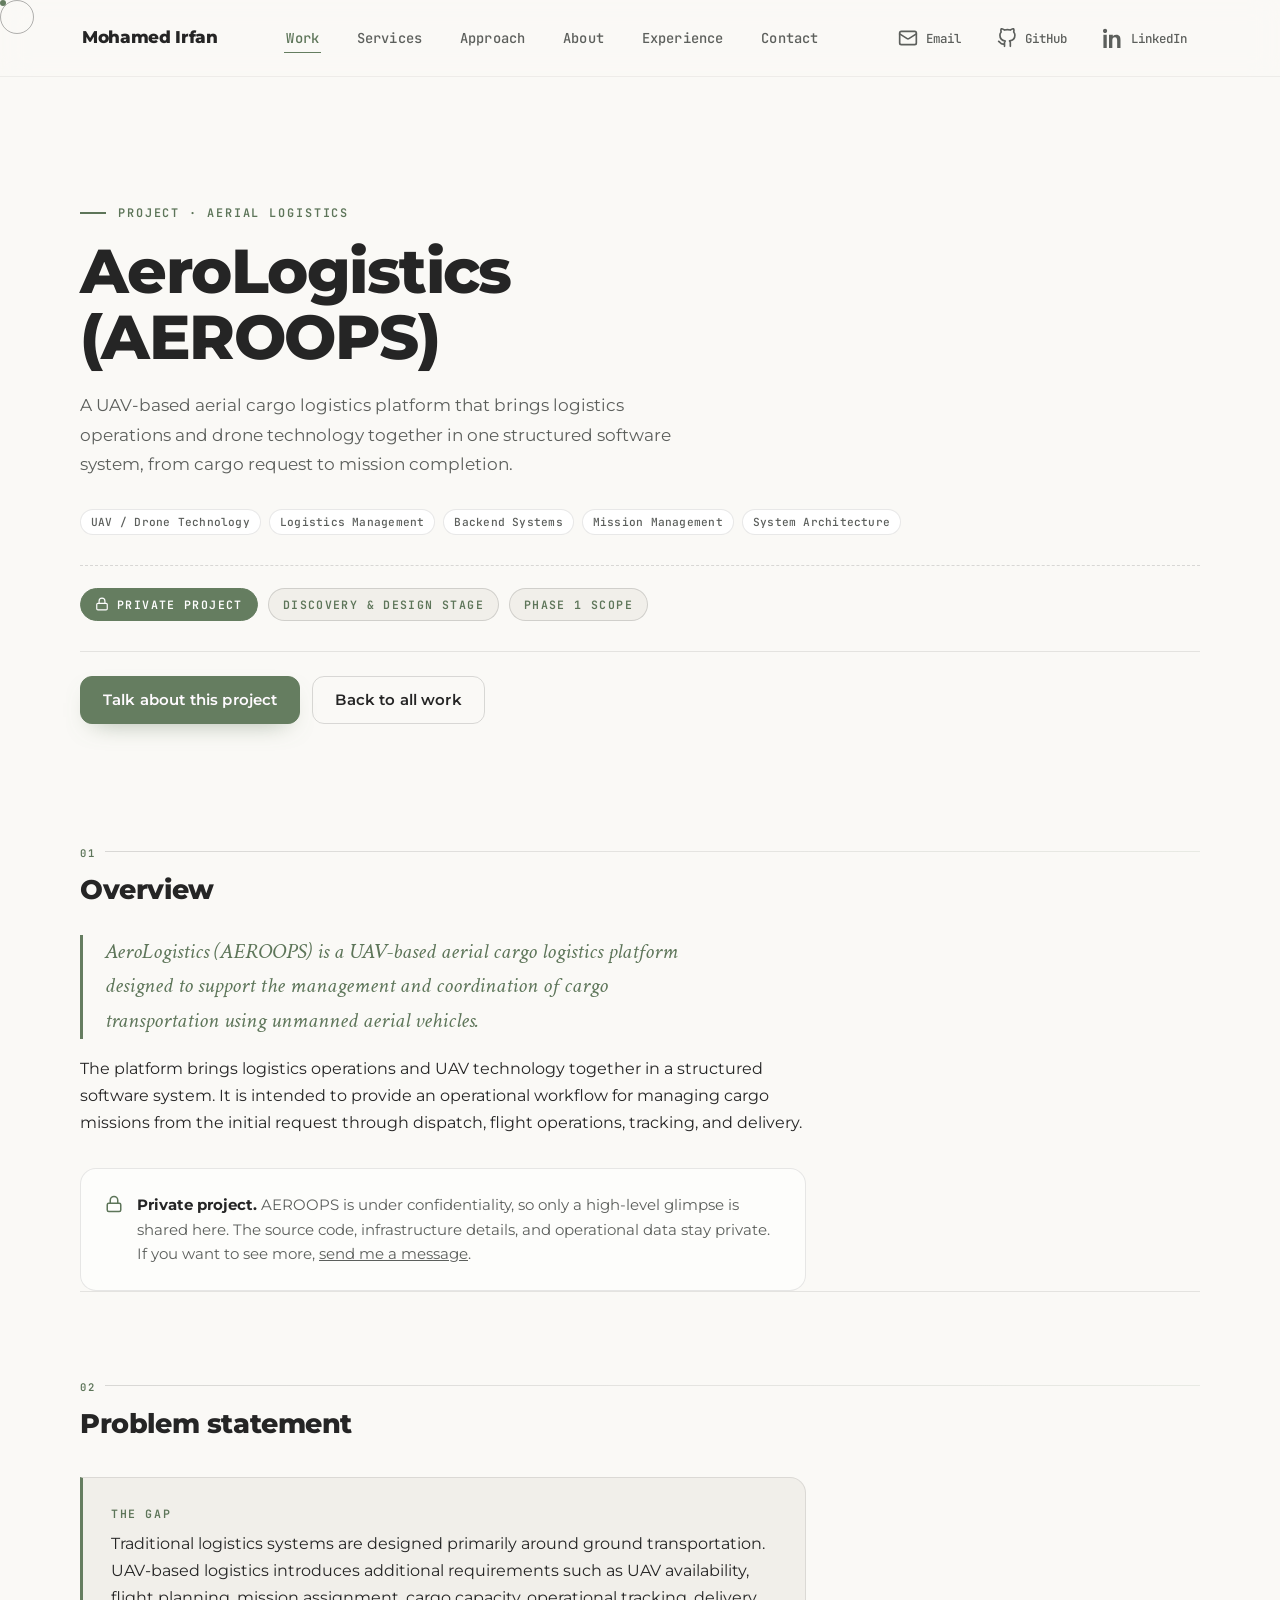
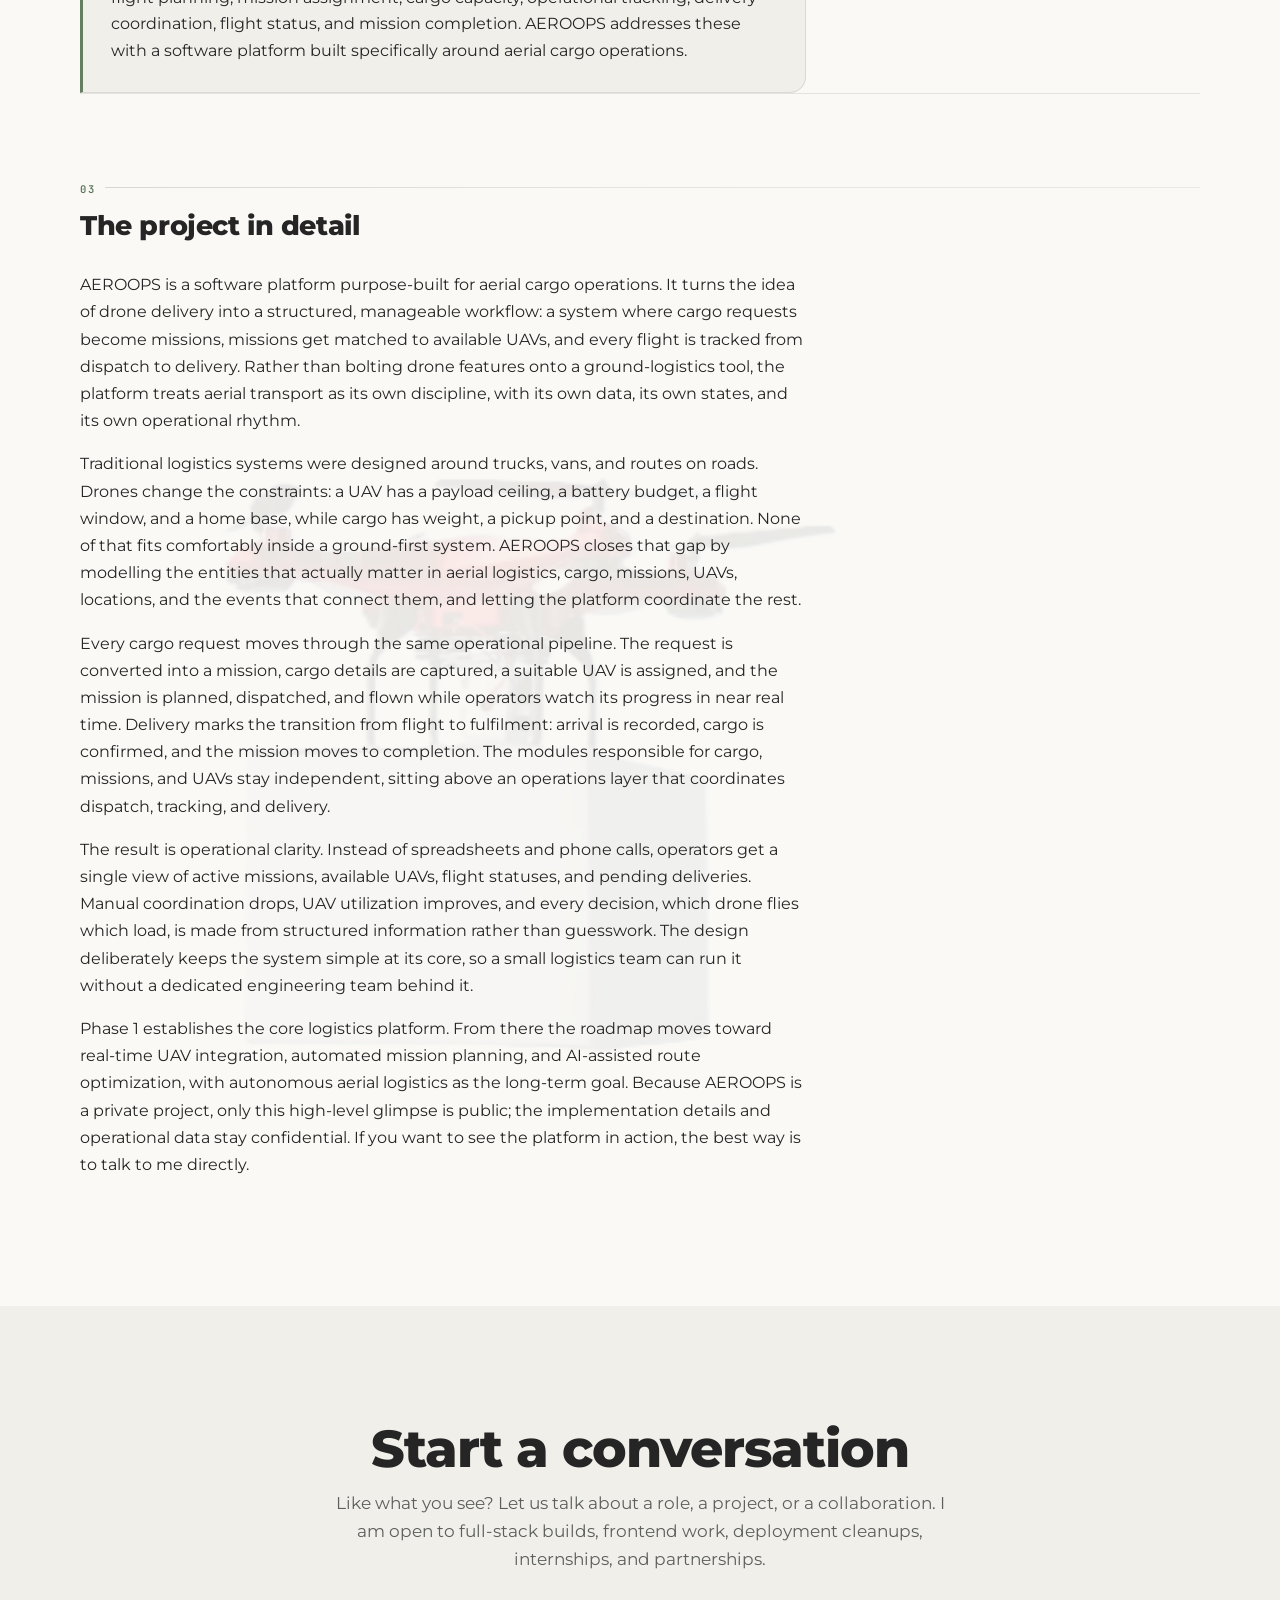
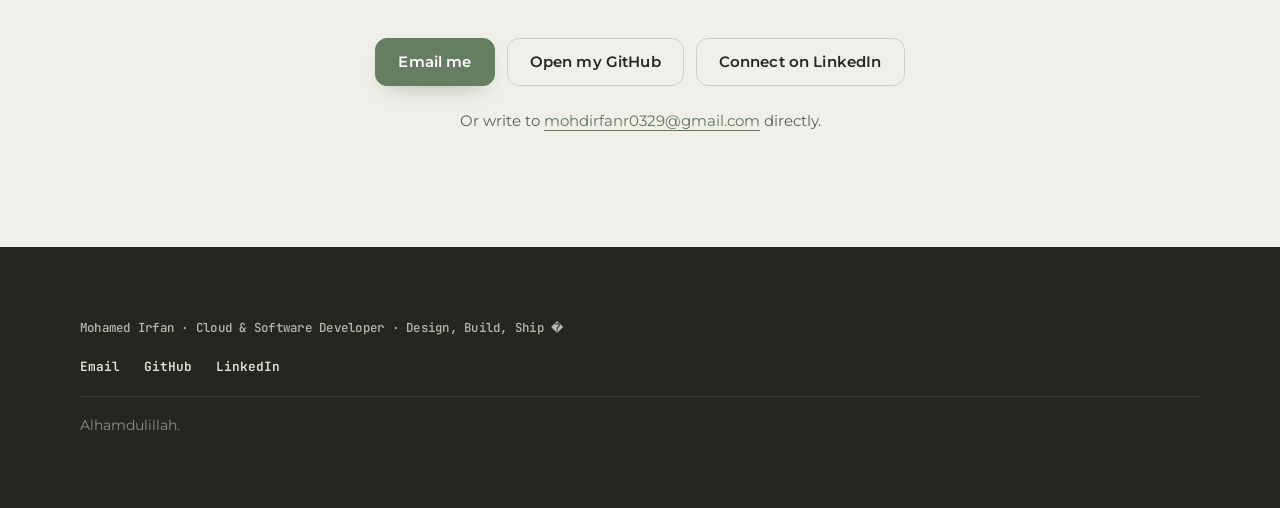
==== commit f09c59ae: "Add Alhamdulillah to site footer" ====
--- a/aeroops.html
+++ b/aeroops.html
@@ -146,7 +146,7 @@
         <li><a href="https://github.com/Rizirfan" target="_blank" rel="noopener noreferrer">GitHub</a></li>
         <li><a href="https://www.linkedin.com/in/mohamed-irfan-rizwan-49558632b/" target="_blank" rel="noopener noreferrer">LinkedIn</a></li>
       </ul>
-      <p class="footer-note">Designed and built the same way I would build yours.</p>
+      <p class="footer-note">Alhamdulillah.</p>
     </div>
   </footer>
 
